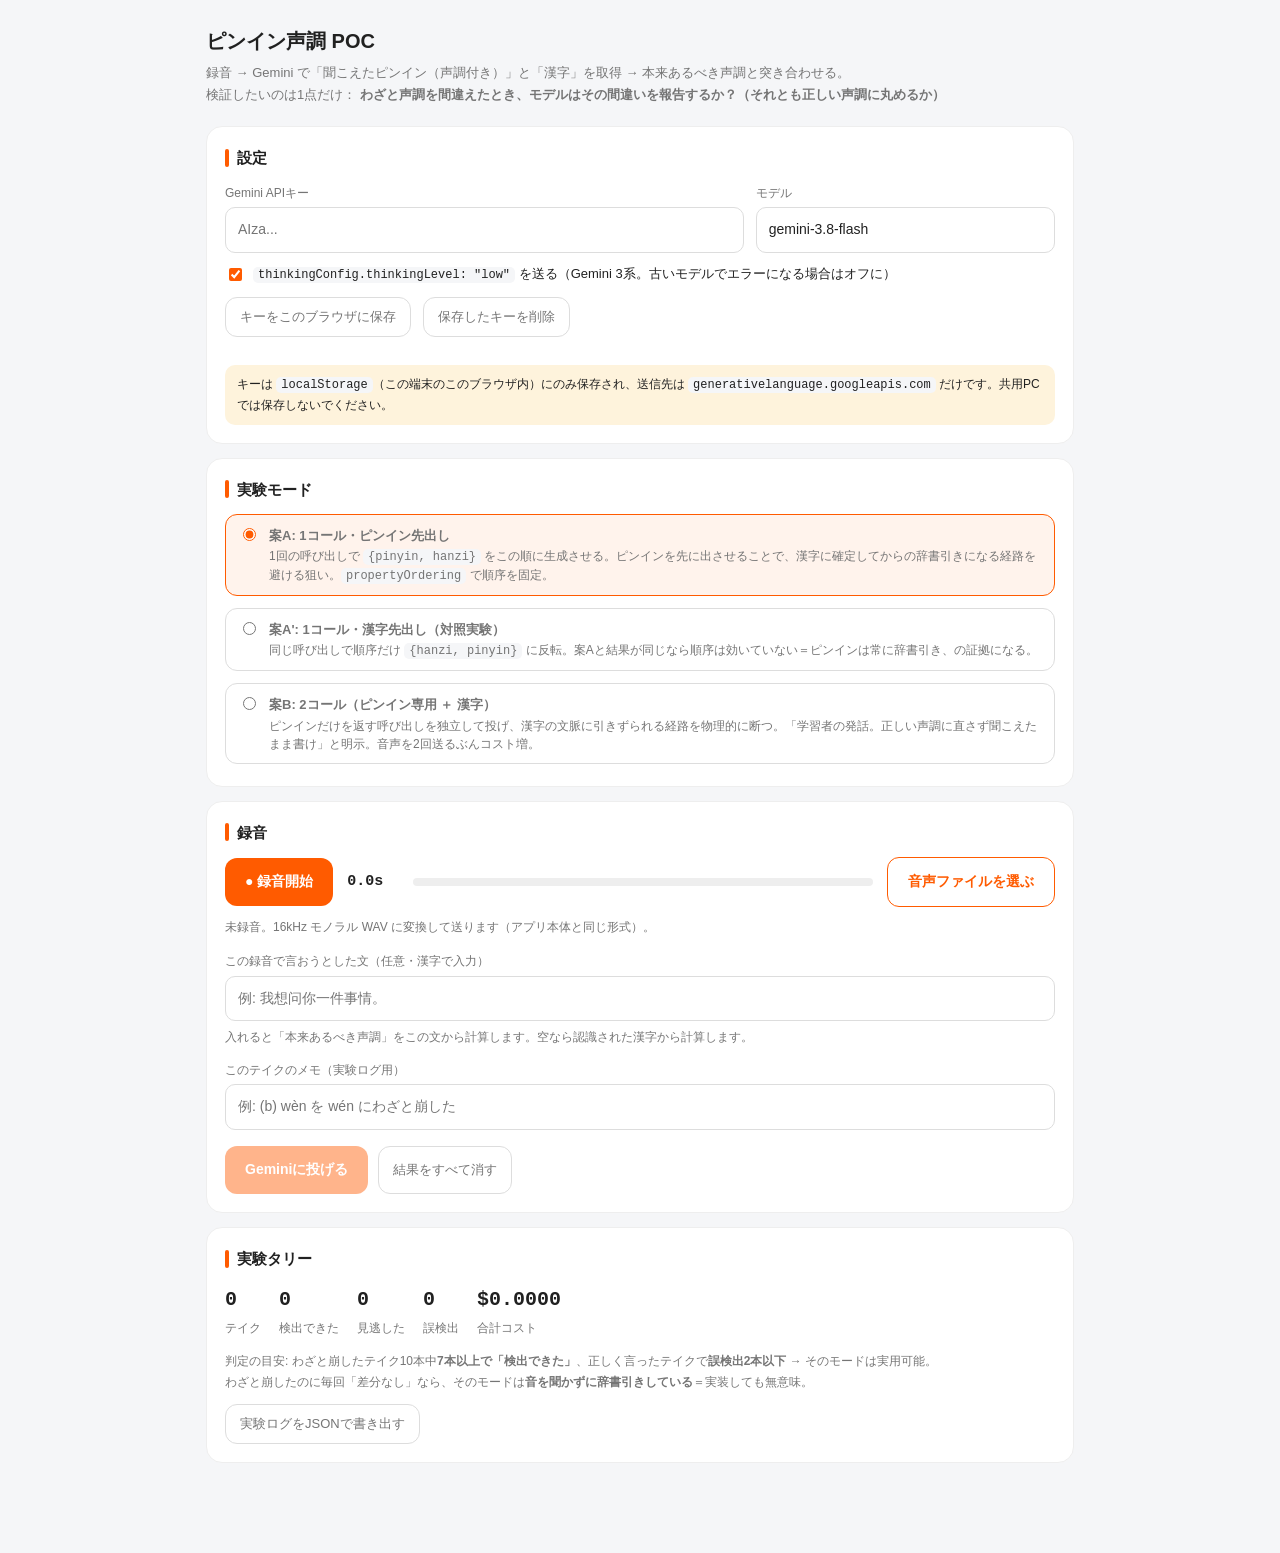
==== tool/pinyin_poc/index.html @ d647eaaf "Add a standalone POC for tone-aware pinyin transcription Before adding a pinyin output to the Chines" ====
<!doctype html>
<html lang="ja">
<head>
<meta charset="utf-8">
<meta name="viewport" content="width=device-width, initial-scale=1">
<title>ピンイン声調 POC — 音声 → ピンイン(声調付き) → 漢字</title>
<style>
  :root{
    --orange:#FF5B00; --orange-dark:#E64F00; --orange-bg:#FFF3EC;
    --ink:#212121; --sub:#757575; --line:#EEEEEE; --page:#F5F6F8;
    --good:#0BA05F; --good-bg:#E6F7EF;
    --warn:#F5A623; --warn-bg:#FEF3DC;
    --bad:#D32F2F;  --bad-bg:#FDECEC;
    --mono:ui-monospace,SFMono-Regular,"SF Mono",Menlo,Consolas,monospace;
  }
  *{box-sizing:border-box}
  body{margin:0;background:var(--page);color:var(--ink);
    font:14px/1.7 -apple-system,BlinkMacSystemFont,"Hiragino Sans","Noto Sans JP",sans-serif;}
  .wrap{max-width:900px;margin:0 auto;padding:24px 16px 80px}
  h1{font-size:20px;margin:0 0 4px}
  .lead{color:var(--sub);margin:0 0 20px;font-size:13px}
  .card{background:#fff;border:1px solid var(--line);border-radius:16px;padding:18px;margin-bottom:14px}
  .card h2{font-size:15px;margin:0 0 12px;display:flex;align-items:center;gap:8px}
  .card h2::before{content:"";width:4px;height:18px;border-radius:2px;background:var(--orange)}
  label{display:block;font-size:12px;color:var(--sub);margin:0 0 4px}
  input[type=text],input[type=password],select,textarea{
    width:100%;padding:10px 12px;border:1px solid #DDD;border-radius:10px;font:inherit;background:#fff;color:var(--ink)}
  input:focus,select:focus,textarea:focus{outline:2px solid var(--orange-bg);border-color:var(--orange)}
  .row{display:flex;gap:12px;flex-wrap:wrap}
  .row>*{flex:1 1 200px;min-width:0}
  .btn{appearance:none;border:none;border-radius:12px;padding:12px 20px;font:inherit;font-weight:700;
    cursor:pointer;background:var(--orange);color:#fff;transition:background .15s}
  .btn:hover:not(:disabled){background:var(--orange-dark)}
  .btn:disabled{opacity:.45;cursor:not-allowed}
  .btn.sec{background:#fff;color:var(--orange);border:1.5px solid var(--orange)}
  .btn.sec:hover:not(:disabled){background:var(--orange-bg)}
  .btn.ghost{background:transparent;color:var(--sub);border:1px solid #DDD;font-weight:500;padding:8px 14px;font-size:13px}
  .btn.rec{background:var(--bad)}
  .btn.rec:hover:not(:disabled){background:#b71c1c}
  .mini{font-size:12px;color:var(--sub)}
  .note{background:var(--warn-bg);border-radius:10px;padding:10px 12px;font-size:12px;line-height:1.6}
  .modes{display:grid;gap:8px}
  .mode{display:flex;gap:10px;align-items:flex-start;padding:10px 12px;border:1px solid #DDD;border-radius:12px;cursor:pointer}
  .mode.on{border-color:var(--orange);background:var(--orange-bg)}
  .mode input{margin-top:3px;accent-color:var(--orange)}
  .mode b{font-size:13px}
  .mode span{display:block;font-size:12px;color:var(--sub);line-height:1.5}
  .reclane{display:flex;align-items:center;gap:14px;flex-wrap:wrap}
  .lvl{flex:1 1 160px;height:8px;background:var(--line);border-radius:999px;overflow:hidden;min-width:120px}
  .lvl i{display:block;height:100%;width:0;background:var(--orange);transition:width .07s linear}
  .timer{font:700 15px/1 var(--mono);min-width:52px}
  .pill{display:inline-block;padding:3px 10px;border-radius:999px;font-size:11px;font-weight:700}
  .pill.good{background:var(--good-bg);color:var(--good)}
  .pill.warn{background:var(--warn-bg);color:#8a5a00}
  .pill.bad{background:var(--bad-bg);color:var(--bad)}
  .pill.flat{background:var(--page);color:var(--sub)}
  .big{font-family:var(--mono);font-size:19px;line-height:1.9;word-break:break-word}
  .han{font-size:22px;line-height:1.8;word-break:break-all}
  .kv{display:grid;grid-template-columns:auto 1fr;gap:4px 14px;font-size:13px;margin:0}
  .kv dt{color:var(--sub)}
  .kv dd{margin:0}
  table{width:100%;border-collapse:collapse;font-size:13px}
  th,td{text-align:left;padding:7px 8px;border-bottom:1px solid var(--line);vertical-align:top}
  th{font-size:11px;color:var(--sub);font-weight:600;white-space:nowrap}
  .scroll{overflow-x:auto;-webkit-overflow-scrolling:touch}
  .syl{font-family:var(--mono);font-size:15px}
  tr.tone td{background:var(--warn-bg)}
  tr.sub td{background:var(--bad-bg)}
  .res{border-top:1px solid var(--line);margin-top:14px;padding-top:14px}
  .res:first-of-type{border-top:none;margin-top:0;padding-top:0}
  details{margin-top:10px}
  summary{cursor:pointer;font-size:12px;color:var(--sub)}
  pre{background:#FAFAFA;border:1px solid var(--line);border-radius:10px;padding:10px;overflow:auto;
    font:12px/1.5 var(--mono);max-height:320px}
  .err{background:var(--bad-bg);color:var(--bad);border-radius:10px;padding:10px 12px;font-size:13px;margin-top:10px}
  .hidden{display:none !important}
  .stack{display:flex;flex-direction:column;gap:12px}
  .verdict{display:flex;gap:8px;align-items:center;flex-wrap:wrap;margin-top:12px}
  .tally{display:flex;gap:18px;flex-wrap:wrap;font-size:13px}
  .tally b{font-size:20px;display:block;font-family:var(--mono)}
  audio{width:100%;margin-top:10px;height:34px}
  code{font-family:var(--mono);background:var(--page);padding:1px 5px;border-radius:5px;font-size:12px}
</style>
</head>
<body>
<div class="wrap">

<h1>ピンイン声調 POC</h1>
<p class="lead">録音 → Gemini で「聞こえたピンイン（声調付き）」と「漢字」を取得 → 本来あるべき声調と突き合わせる。<br>
検証したいのは1点だけ： <b>わざと声調を間違えたとき、モデルはその間違いを報告するか？（それとも正しい声調に丸めるか）</b></p>

<div class="card">
  <h2>設定</h2>
  <div class="row">
    <div style="flex:2 1 320px">
      <label for="key">Gemini APIキー</label>
      <input type="password" id="key" placeholder="AIza..." autocomplete="off" spellcheck="false">
    </div>
    <div>
      <label for="model">モデル</label>
      <input type="text" id="model" value="gemini-3.8-flash" spellcheck="false">
    </div>
  </div>
  <div class="row" style="margin-top:10px;align-items:flex-end">
    <label style="flex:1 1 100%;display:flex;gap:8px;align-items:center;color:var(--ink);font-size:13px;margin:0">
      <input type="checkbox" id="thinking" checked style="width:auto;accent-color:var(--orange)">
      <span><code>thinkingConfig.thinkingLevel: "low"</code> を送る（Gemini 3系。古いモデルでエラーになる場合はオフに）</span>
    </label>
  </div>
  <div class="row" style="margin-top:12px">
    <button class="btn ghost" id="saveKey" style="flex:0 0 auto">キーをこのブラウザに保存</button>
    <button class="btn ghost" id="clearKey" style="flex:0 0 auto">保存したキーを削除</button>
    <span class="mini" id="keyState" style="flex:1 1 100%;margin-top:4px"></span>
  </div>
  <div class="note" style="margin-top:12px">
    キーは <code>localStorage</code>（この端末のこのブラウザ内）にのみ保存され、送信先は
    <code>generativelanguage.googleapis.com</code> だけです。共用PCでは保存しないでください。
  </div>
</div>

<div class="card">
  <h2>実験モード</h2>
  <div class="modes" id="modes">
    <label class="mode on"><input type="radio" name="mode" value="pinyinFirst" checked><div>
      <b>案A: 1コール・ピンイン先出し</b>
      <span>1回の呼び出しで <code>{pinyin, hanzi}</code> をこの順に生成させる。ピンインを先に出させることで、漢字に確定してからの辞書引きになる経路を避ける狙い。<code>propertyOrdering</code> で順序を固定。</span>
    </div></label>
    <label class="mode"><input type="radio" name="mode" value="hanziFirst"><div>
      <b>案A': 1コール・漢字先出し（対照実験）</b>
      <span>同じ呼び出しで順序だけ <code>{hanzi, pinyin}</code> に反転。案Aと結果が同じなら順序は効いていない＝ピンインは常に辞書引き、の証拠になる。</span>
    </div></label>
    <label class="mode"><input type="radio" name="mode" value="twoPass"><div>
      <b>案B: 2コール（ピンイン専用 ＋ 漢字）</b>
      <span>ピンインだけを返す呼び出しを独立して投げ、漢字の文脈に引きずられる経路を物理的に断つ。「学習者の発話。正しい声調に直さず聞こえたまま書け」と明示。音声を2回送るぶんコスト増。</span>
    </div></label>
  </div>
</div>

<div class="card">
  <h2>録音</h2>
  <div class="reclane">
    <button class="btn" id="rec">● 録音開始</button>
    <span class="timer" id="timer">0.0s</span>
    <span class="lvl"><i id="lvl"></i></span>
    <button class="btn sec" id="pick" style="flex:0 0 auto">音声ファイルを選ぶ</button>
    <input type="file" id="file" accept="audio/*" class="hidden">
  </div>
  <audio id="play" controls class="hidden"></audio>
  <p class="mini" id="audioState" style="margin:10px 0 0">未録音。16kHz モノラル WAV に変換して送ります（アプリ本体と同じ形式）。</p>

  <div style="margin-top:14px">
    <label for="expect">この録音で言おうとした文（任意・漢字で入力）</label>
    <input type="text" id="expect" placeholder="例: 我想问你一件事情。" spellcheck="false">
    <p class="mini" style="margin:6px 0 0">入れると「本来あるべき声調」をこの文から計算します。空なら認識された漢字から計算します。</p>
  </div>
  <div style="margin-top:12px">
    <label for="memo">このテイクのメモ（実験ログ用）</label>
    <input type="text" id="memo" placeholder="例: (b) wèn を wén にわざと崩した" spellcheck="false">
  </div>

  <div style="margin-top:16px;display:flex;gap:10px;flex-wrap:wrap">
    <button class="btn" id="run" disabled>Geminiに投げる</button>
    <button class="btn ghost" id="clearRuns" style="flex:0 0 auto">結果をすべて消す</button>
  </div>
  <div id="err" class="err hidden"></div>
</div>

<div class="card" id="tallyCard">
  <h2>実験タリー</h2>
  <div class="tally">
    <div><b id="tRuns">0</b><span class="mini">テイク</span></div>
    <div><b id="tHit">0</b><span class="mini">検出できた</span></div>
    <div><b id="tMiss">0</b><span class="mini">見逃した</span></div>
    <div><b id="tFp">0</b><span class="mini">誤検出</span></div>
    <div><b id="tCost">$0.0000</b><span class="mini">合計コスト</span></div>
  </div>
  <p class="mini" style="margin:12px 0 0">
    判定の目安: わざと崩したテイク10本中<b>7本以上で「検出できた」</b>、正しく言ったテイクで<b>誤検出2本以下</b> → そのモードは実用可能。<br>
    わざと崩したのに毎回「差分なし」なら、そのモードは<b>音を聞かずに辞書引きしている</b>＝実装しても無意味。
  </p>
  <div style="margin-top:12px"><button class="btn ghost" id="export">実験ログをJSONで書き出す</button></div>
</div>

<div id="results" class="stack"></div>

</div>

<script>
"use strict";

/* ============================================================
   ピンインのユーティリティ
   ============================================================ */

// 声調記号つき母音 → [素の母音, 声調番号]
const ACCENTS = {
  "ā":["a",1],"á":["a",2],"ǎ":["a",3],"à":["a",4],
  "ē":["e",1],"é":["e",2],"ě":["e",3],"è":["e",4],
  "ī":["i",1],"í":["i",2],"ǐ":["i",3],"ì":["i",4],
  "ō":["o",1],"ó":["o",2],"ǒ":["o",3],"ò":["o",4],
  "ū":["u",1],"ú":["u",2],"ǔ":["u",3],"ù":["u",4],
  "ǖ":["v",1],"ǘ":["v",2],"ǚ":["v",3],"ǜ":["v",4],
  "ń":["n",2],"ň":["n",3],"ǹ":["n",4],
  "ê":["e",5],"ü":["v",5]
};

// 声調番号つき表記（wen4 形式）も受け付ける
function parseSyllable(raw){
  let tone = 5, base = "";
  const s = raw.normalize("NFC");
  for (const ch of s){
    const hit = ACCENTS[ch];
    if (hit){ base += hit[0]; if (hit[1] !== 5) tone = hit[1]; }
    else if (ch >= "1" && ch <= "5"){ tone = Number(ch); }
    else base += ch.toLowerCase();
  }
  return { base, tone, raw: s };
}

// 音節の切り出し（長い韻母から貪欲マッチ）
const INITIALS = ["zh","ch","sh","b","p","m","f","d","t","n","l","g","k","h","j","q","x","r","z","c","s","y","w",""];
// j/q/x/y の後ろでは ü を u と綴るため、üe に加えて ue も受け付ける
//（üan→uan, ün→un は既存の綴りと同形なのでそのまま使える）
const FINALS = ["iang","iong","uang","ueng","üan","van","uai","uan","ian","iao","üe","ue","ve","ang","eng","ing","ong","ai","ei","ao","ou","an","en","er","ia","ie","iu","in","ua","uo","ui","un","ün","vn","io","a","o","e","i","u","ü","v"]
  .sort((a,b)=>b.length-a.length);

function splitWord(word){
  const out = [];
  let i = 0;
  const plain = [...word].map(c => ACCENTS[c] ? ACCENTS[c][0] : c.toLowerCase());
  const marks = [...word];
  while (i < plain.length){
    let matched = null;
    for (const ini of INITIALS){
      if (plain.slice(i, i+ini.length).join("") !== ini) continue;
      for (const fin of FINALS){
        const j = i + ini.length;
        if (plain.slice(j, j+fin.length).join("") !== fin) continue;
        let end = j + fin.length;
        // 儿化: 後ろに r が続き、その次が母音でなければ取り込む
        if (plain[end] === "r" && fin !== "er"){
          const nx = plain[end+1];
          if (nx === undefined || !"aeiouv".includes(nx)) end++;
        }
        // 数字による声調表記（wen4 形式）を同じ音節に取り込む
        if (plain[end] >= "1" && plain[end] <= "5") end++;
        matched = end;
        break;
      }
      if (matched) break;
    }
    if (!matched){ // 切れない文字はそのまま1音節扱いにして前進
      matched = i + 1;
    }
    out.push(marks.slice(i, matched).join(""));
    i = matched;
  }
  return out;
}

function toSyllables(pinyin){
  if (!pinyin) return [];
  return pinyin
    .replace(/[，。！？、,.!?;:"'()（）]/g, " ")
    .split(/[\s\-']+/)
    .filter(Boolean)
    .flatMap(splitWord)
    .map(parseSyllable)
    .filter(s => s.base);
}

/* 素の音節（声調無視）でLCSを取り、声調だけの差を分離する */
function alignSyllables(expected, actual){
  const n = expected.length, m = actual.length;
  const dp = Array.from({length:n+1}, () => new Int32Array(m+1));
  for (let i=n-1;i>=0;i--)
    for (let j=m-1;j>=0;j--)
      dp[i][j] = expected[i].base === actual[j].base
        ? dp[i+1][j+1] + 1
        : Math.max(dp[i+1][j], dp[i][j+1]);

  const rows = [];
  let i=0, j=0;
  while (i<n && j<m){
    if (expected[i].base === actual[j].base){
      rows.push({ kind: expected[i].tone === actual[j].tone ? "ok" : "tone", exp: expected[i], act: actual[j] });
      i++; j++;
    } else if (dp[i+1][j] >= dp[i][j+1]){
      rows.push({ kind:"del", exp: expected[i], act: null }); i++;
    } else {
      rows.push({ kind:"ins", exp: null, act: actual[j] }); j++;
    }
  }
  while (i<n) rows.push({ kind:"del", exp: expected[i++], act:null });
  while (j<m) rows.push({ kind:"ins", exp:null, act: actual[j++] });

  // 隣り合う del/ins は「置換」にまとめる
  const merged = [];
  for (let k=0;k<rows.length;k++){
    const a = rows[k], b = rows[k+1];
    if (a && b && ((a.kind==="del"&&b.kind==="ins")||(a.kind==="ins"&&b.kind==="del"))){
      merged.push({ kind:"sub", exp:(a.exp||b.exp), act:(a.act||b.act) });
      k++;
    } else merged.push(a);
  }
  return merged;
}

/* ============================================================
   録音（16kHz モノラル WAV）
   ============================================================ */

let audioCtx = null, stream = null, node = null, srcNode = null;
let chunks = [], recSampleRate = 48000, recording = false, startedAt = 0, timerId = null;
let wavBytes = null, wavUrl = null;

const $ = id => document.getElementById(id);

async function startRecording(){
  stream = await navigator.mediaDevices.getUserMedia({
    audio: { channelCount:1, echoCancellation:true, noiseSuppression:false, autoGainControl:false }
  });
  audioCtx = new (window.AudioContext || window.webkitAudioContext)();
  recSampleRate = audioCtx.sampleRate;
  srcNode = audioCtx.createMediaStreamSource(stream);
  node = audioCtx.createScriptProcessor(4096, 1, 1);
  chunks = [];
  node.onaudioprocess = e => {
    const input = e.inputBuffer.getChannelData(0);
    chunks.push(new Float32Array(input));
    let peak = 0;
    for (let i=0;i<input.length;i+=8) peak = Math.max(peak, Math.abs(input[i]));
    $("lvl").style.width = Math.min(100, peak*140) + "%";
  };
  // ScriptProcessor は出力に繋がないと発火しないが、そのまま destination に
  // 繋ぐとマイク音がスピーカーに返ってハウリングする。無音のゲインを挟む。
  const mute = audioCtx.createGain();
  mute.gain.value = 0;
  srcNode.connect(node);
  node.connect(mute);
  mute.connect(audioCtx.destination);
  recording = true; startedAt = performance.now();
  timerId = setInterval(() => {
    $("timer").textContent = ((performance.now()-startedAt)/1000).toFixed(1) + "s";
  }, 100);
}

function stopRecording(){
  recording = false;
  clearInterval(timerId);
  $("lvl").style.width = "0%";
  if (node){ node.disconnect(); node.onaudioprocess = null; }
  if (srcNode) srcNode.disconnect();
  if (stream) stream.getTracks().forEach(t => t.stop());
  if (audioCtx) audioCtx.close();

  const total = chunks.reduce((n,c) => n + c.length, 0);
  const flat = new Float32Array(total);
  let o = 0;
  for (const c of chunks){ flat.set(c, o); o += c.length; }
  const pcm16k = resample(flat, recSampleRate, 16000);
  setWav(encodeWav(pcm16k, 16000));
}

function resample(input, from, to){
  if (from === to) return input;
  const ratio = from / to;
  const out = new Float32Array(Math.floor(input.length / ratio));
  for (let i=0;i<out.length;i++){
    const pos = i * ratio, lo = Math.floor(pos), hi = Math.min(lo+1, input.length-1);
    out[i] = input[lo] + (input[hi]-input[lo]) * (pos-lo);
  }
  return out;
}

function encodeWav(samples, rate){
  const buf = new ArrayBuffer(44 + samples.length*2);
  const v = new DataView(buf);
  const str = (off, s) => { for (let i=0;i<s.length;i++) v.setUint8(off+i, s.charCodeAt(i)); };
  str(0,"RIFF"); v.setUint32(4, 36+samples.length*2, true); str(8,"WAVE");
  str(12,"fmt "); v.setUint32(16,16,true); v.setUint16(20,1,true); v.setUint16(22,1,true);
  v.setUint32(24,rate,true); v.setUint32(28,rate*2,true); v.setUint16(32,2,true); v.setUint16(34,16,true);
  str(36,"data"); v.setUint32(40, samples.length*2, true);
  let off = 44;
  for (let i=0;i<samples.length;i++){
    const s = Math.max(-1, Math.min(1, samples[i]));
    v.setInt16(off, s<0 ? s*0x8000 : s*0x7FFF, true);
    off += 2;
  }
  return new Uint8Array(buf);
}

function setWav(bytes, mime){
  wavBytes = { bytes, mime: mime || "audio/wav" };
  if (wavUrl) URL.revokeObjectURL(wavUrl);
  wavUrl = URL.createObjectURL(new Blob([bytes], { type: wavBytes.mime }));
  const p = $("play");
  p.src = wavUrl; p.classList.remove("hidden");
  const secs = wavBytes.mime === "audio/wav" ? ((bytes.length-44)/2/16000) : null;
  $("audioState").textContent = secs
    ? `録音済み ${secs.toFixed(1)}秒 / ${(bytes.length/1024).toFixed(0)} KB / 16kHz mono WAV（音声トークン約 ${Math.round(secs*32)}）`
    : `ファイル読み込み済み ${(bytes.length/1024).toFixed(0)} KB (${wavBytes.mime})`;
  $("run").disabled = false;
}

function b64(bytes){
  let s = "";
  for (let i=0;i<bytes.length;i+=0x8000) s += String.fromCharCode.apply(null, bytes.subarray(i, i+0x8000));
  return btoa(s);
}

/* ============================================================
   Gemini 呼び出し
   ============================================================ */

const PRICE_IN = 0.75, PRICE_OUT = 3.75; // USD / 1M tokens（DESIGN.md の導入価格）

function costOf(u){
  return (u.prompt*PRICE_IN + (u.candidates+u.thoughts)*PRICE_OUT) / 1e6;
}

async function callGemini({ parts, schema, ordering }){
  const key = $("key").value.trim();
  if (!key) throw new Error("APIキーが未入力です。");
  const model = $("model").value.trim() || "gemini-3.8-flash";
  const generationConfig = {};
  if (schema){
    generationConfig.responseMimeType = "application/json";
    generationConfig.responseSchema = {
      type: "OBJECT",
      properties: schema,
      required: Object.keys(schema),
      // 生成順を固定する。これが今回の実験の肝。
      propertyOrdering: ordering || Object.keys(schema)
    };
  }
  if ($("thinking").checked) generationConfig.thinkingConfig = { thinkingLevel: "low" };

  const res = await fetch(
    `https://generativelanguage.googleapis.com/v1beta/models/${encodeURIComponent(model)}:generateContent`,
    { method:"POST",
      headers:{ "Content-Type":"application/json", "x-goog-api-key": key },
      body: JSON.stringify({ contents:[{ parts }], generationConfig }) }
  );
  const text = await res.text();
  if (!res.ok) throw new Error(`Gemini API ${res.status}: ${text.slice(0,400)}`);
  const data = JSON.parse(text);
  const out = (data.candidates?.[0]?.content?.parts || []).map(p => p.text || "").join("").trim();
  const um = data.usageMetadata || {};
  const usage = {
    prompt: um.promptTokenCount || 0,
    candidates: um.candidatesTokenCount || 0,
    thoughts: um.thoughtsTokenCount || 0
  };
  return { raw: out, json: schema ? JSON.parse(out) : null, usage, response: data };
}

const audioPart = () => ({ inline_data: { mime_type: wavBytes.mime, data: b64(wavBytes.bytes) } });

const PINYIN_RULES = `あなたは中国語の音声を音声学的に書き起こす専門家です。話者は中国語学習者（日本語母語）で、声調を間違えている可能性があります。
最重要ルール:
- ピンインは「実際に聞こえた音」をそのまま書くこと。声調記号は聞こえたピッチのとおりに付ける。
- 語彙的に正しい声調に直してはいけない。単語として不自然な声調になっても、聞こえたままを書く。
- 意味や文脈から声調を推測しないこと。ピッチの高さ・変化だけを根拠にする。
- 声調が判断できない音節は軽声（記号なし）とする。
- 変調（3声連続・一・不）は実際に発音されたとおりに書く。
- 中国語の発話が聞き取れない場合は空文字を返す。聞こえない語を推測して補ってはいけない。`;

const SCHEMA_PINYIN = { pinyin: { type:"STRING", description:"実際に聞こえたとおりの声調付きピンイン。音節ごとに半角スペース区切り。" } };
const SCHEMA_HANZI  = { hanzi:  { type:"STRING", description:"発話の簡体字書き起こし。" } };

async function transcribeByMode(mode){
  const calls = [];
  if (mode === "twoPass"){
    const p = await callGemini({
      parts:[{ text: PINYIN_RULES + "\n\nこの音声をピンインのみで書き起こしてください。漢字は書かないこと。" }, audioPart()],
      schema: SCHEMA_PINYIN
    });
    calls.push({ label:"ピンイン専用コール", ...p });
    const h = await callGemini({
      parts:[{ text:"この中国語の発話を簡体字で verbatim に書き起こしてください。聞き取れない場合は空文字。聞こえない語を推測して補わないこと。" }, audioPart()],
      schema: SCHEMA_HANZI
    });
    calls.push({ label:"漢字コール", ...h });
    return { pinyin: p.json.pinyin, hanzi: h.json.hanzi, calls };
  }

  const pinyinFirst = mode === "pinyinFirst";
  const ordering = pinyinFirst ? ["pinyin","hanzi"] : ["hanzi","pinyin"];
  const r = await callGemini({
    parts:[{ text: PINYIN_RULES + `\n\nこの音声を書き起こし、pinyin と hanzi の両方を返してください。${
      pinyinFirst
        ? "pinyin を先に、音だけを根拠に確定させてから hanzi を書くこと。"
        : "hanzi を先に確定させてから pinyin を書くこと。"}` }, audioPart()],
    schema: pinyinFirst ? { ...SCHEMA_PINYIN, ...SCHEMA_HANZI } : { ...SCHEMA_HANZI, ...SCHEMA_PINYIN },
    ordering
  });
  calls.push({ label:`1コール（${ordering.join(" → ")}）`, ...r });
  return { pinyin: r.json.pinyin, hanzi: r.json.hanzi, calls };
}

// 「本来あるべき声調」= 漢字からの標準ピンイン（変調適用済み）。音声は渡さない。
async function canonicalPinyin(hanzi){
  return await callGemini({
    parts:[{ text:`次の中国語の文の標準的なピンインを、実際の発音どおりに（変調を適用して）書いてください。
- 3声の連続は 2声+3声 に、「一」「不」の変調も実際の発音に合わせる。
- 音節ごとに半角スペースで区切る。
- 軽声は声調記号なし。
文: ${hanzi}` }],
    schema: { pinyin:{ type:"STRING" }, notes:{ type:"STRING", description:"変調を適用した箇所があれば日本語で簡潔に。無ければ空文字。" } },
    ordering: ["pinyin","notes"]
  });
}

/* ============================================================
   実行と描画
   ============================================================ */

const runs = [];

async function run(){
  $("err").classList.add("hidden");
  $("run").disabled = true;
  $("run").textContent = "実行中…";
  const mode = document.querySelector("input[name=mode]:checked").value;
  const memo = $("memo").value.trim();
  const expectText = $("expect").value.trim();

  try {
    const heard = await transcribeByMode(mode);
    const basis = expectText || heard.hanzi;
    let canon = null;
    if (basis) canon = await canonicalPinyin(basis);

    const expSyl = toSyllables(canon ? canon.json.pinyin : "");
    const actSyl = toSyllables(heard.pinyin || "");
    const rows = alignSyllables(expSyl, actSyl);
    const calls = [...heard.calls];
    if (canon) calls.push({ label:"標準ピンイン算出（音声なし・テキストのみ）", ...canon });

    runs.push({
      at: new Date().toISOString(),
      mode, memo,
      expectText: expectText || null,
      basis,
      heardPinyin: heard.pinyin,
      hanzi: heard.hanzi,
      canonPinyin: canon ? canon.json.pinyin : null,
      canonNotes: canon ? canon.json.notes : null,
      rows, calls,
      verdict: null
    });
    render();
  } catch (e){
    $("err").textContent = String(e.message || e);
    $("err").classList.remove("hidden");
  } finally {
    $("run").disabled = false;
    $("run").textContent = "Geminiに投げる";
  }
}

const esc = s => String(s ?? "").replace(/[&<>"]/g, c => ({ "&":"&amp;","<":"&lt;",">":"&gt;",'"':"&quot;" }[c]));
const MODE_LABEL = { pinyinFirst:"案A ピンイン先出し", hanziFirst:"案A' 漢字先出し", twoPass:"案B 2コール" };
const KIND_LABEL = { ok:["一致","flat"], tone:["声調ちがい","warn"], sub:["別の音節","bad"], del:["言えていない","bad"], ins:["余分","bad"] };

function render(){
  $("results").innerHTML = runs.map((r, idx) => {
    const toneDiffs = r.rows.filter(x => x.kind === "tone");
    const otherDiffs = r.rows.filter(x => x.kind !== "tone" && x.kind !== "ok");
    const cost = r.calls.reduce((s,c) => s + costOf(c.usage), 0);
    const tokens = r.calls.reduce((s,c) => s + c.usage.prompt + c.usage.candidates + c.usage.thoughts, 0);

    const head = toneDiffs.length
      ? `<span class="pill warn">声調ちがい ${toneDiffs.length}箇所</span>`
      : `<span class="pill good">声調の差分なし</span>`;

    const table = r.rows.length ? `
      <div class="scroll"><table>
        <thead><tr><th>#</th><th>本来</th><th>聞こえた</th><th>判定</th></tr></thead>
        <tbody>${r.rows.map((x,i) => {
          const [lab, cls] = KIND_LABEL[x.kind];
          return `<tr class="${x.kind === "tone" ? "tone" : (x.kind === "ok" ? "" : "sub")}">
            <td class="mini">${i+1}</td>
            <td class="syl">${esc(x.exp ? x.exp.raw : "—")}</td>
            <td class="syl">${esc(x.act ? x.act.raw : "—")}</td>
            <td><span class="pill ${cls}">${lab}${
              x.kind === "tone" ? `（${x.exp.tone === 5 ? "軽" : x.exp.tone}声 → ${x.act.tone === 5 ? "軽" : x.act.tone}声）` : ""
            }</span></td></tr>`;
        }).join("")}</tbody>
      </table></div>` : `<p class="mini">音節を取得できませんでした。</p>`;

    return `<div class="card">
      <h2>テイク ${idx+1} — ${MODE_LABEL[r.mode]} ${head}</h2>
      ${r.memo ? `<p class="mini" style="margin:-6px 0 12px">${esc(r.memo)}</p>` : ""}
      <dl class="kv">
        <dt>漢字</dt><dd class="han">${esc(r.hanzi) || "<span class='mini'>（空）</span>"}</dd>
        <dt>聞こえたピンイン</dt><dd class="big">${esc(r.heardPinyin) || "<span class='mini'>（空）</span>"}</dd>
        <dt>本来あるべき</dt><dd class="big">${esc(r.canonPinyin) || "—"}</dd>
        ${r.expectText ? `<dt>比較の基準</dt><dd>${esc(r.expectText)} <span class="mini">（手入力）</span></dd>`
                       : `<dt>比較の基準</dt><dd class="mini">認識された漢字</dd>`}
        ${r.canonNotes ? `<dt>変調メモ</dt><dd class="mini">${esc(r.canonNotes)}</dd>` : ""}
      </dl>
      <div style="margin-top:14px">${table}</div>
      ${otherDiffs.length ? `<p class="mini" style="margin-top:8px">※ 声調以外の差分が ${otherDiffs.length} 箇所あります（別の語を言った／認識ずれ）。声調の判定はこの部分では当てになりません。</p>` : ""}

      <div class="verdict">
        <span class="mini">このテイクの判定:</span>
        ${["hit","miss","fp","na"].map(v => `<button class="btn ghost" data-v="${v}" data-i="${idx}"
          style="${r.verdict === v ? "border-color:var(--orange);color:var(--orange);font-weight:700" : ""}">${
          ({hit:"検出できた", miss:"見逃した", fp:"誤検出", na:"対象外"})[v]}</button>`).join("")}
      </div>

      <p class="mini" style="margin-top:12px">合計 ${tokens} tokens / ${(cost).toFixed(6)} USD（${r.calls.length}コール）</p>
      <details><summary>各コールの生レスポンスとトークン内訳</summary>
        ${r.calls.map(c => `<p class="mini" style="margin:10px 0 4px"><b>${esc(c.label)}</b> — in ${c.usage.prompt} / out ${c.usage.candidates} / thinking ${c.usage.thoughts} = $${costOf(c.usage).toFixed(6)}</p>
        <pre>${esc(c.raw)}</pre>`).join("")}
      </details>
    </div>`;
  }).reverse().join("");

  document.querySelectorAll("[data-v]").forEach(b => b.onclick = () => {
    const i = Number(b.dataset.i);
    runs[i].verdict = runs[i].verdict === b.dataset.v ? null : b.dataset.v;
    render();
  });

  $("tRuns").textContent = runs.length;
  $("tHit").textContent  = runs.filter(r => r.verdict === "hit").length;
  $("tMiss").textContent = runs.filter(r => r.verdict === "miss").length;
  $("tFp").textContent   = runs.filter(r => r.verdict === "fp").length;
  $("tCost").textContent = "$" + runs.reduce((s,r) => s + r.calls.reduce((t,c) => t + costOf(c.usage), 0), 0).toFixed(4);
}

/* ============================================================
   配線
   ============================================================ */

$("rec").onclick = async () => {
  if (!recording){
    try {
      await startRecording();
      $("rec").textContent = "■ 停止";
      $("rec").classList.add("rec");
    } catch(e){
      $("err").textContent = "マイクを使えません: " + e.message +
        "（file:// で開いていると使えないブラウザがあります。README のとおりローカルサーバー経由で開いてください）";
      $("err").classList.remove("hidden");
    }
  } else {
    stopRecording();
    $("rec").textContent = "● 録音開始";
    $("rec").classList.remove("rec");
  }
};

$("pick").onclick = () => $("file").click();
$("file").onchange = async e => {
  const f = e.target.files[0];
  if (!f) return;
  setWav(new Uint8Array(await f.arrayBuffer()), f.type || "audio/wav");
};

$("run").onclick = run;
$("clearRuns").onclick = () => { runs.length = 0; render(); };

$("export").onclick = () => {
  const blob = new Blob([JSON.stringify(runs, null, 2)], { type:"application/json" });
  const a = document.createElement("a");
  a.href = URL.createObjectURL(blob);
  a.download = `pinyin-poc-${Date.now()}.json`;
  a.click();
};

$("saveKey").onclick = () => {
  localStorage.setItem("poc_key", $("key").value.trim());
  localStorage.setItem("poc_model", $("model").value.trim());
  $("keyState").textContent = "このブラウザに保存しました。";
};
$("clearKey").onclick = () => {
  localStorage.removeItem("poc_key");
  $("key").value = "";
  $("keyState").textContent = "保存したキーを削除しました。";
};

document.querySelectorAll("input[name=mode]").forEach(r => r.onchange = () => {
  document.querySelectorAll(".mode").forEach(m => m.classList.toggle("on", m.querySelector("input").checked));
});

(function init(){
  const k = localStorage.getItem("poc_key");
  const m = localStorage.getItem("poc_model");
  if (k){ $("key").value = k; $("keyState").textContent = "保存済みのキーを読み込みました。"; }
  if (m) $("model").value = m;
  render();
})();
</script>
</body>
</html>
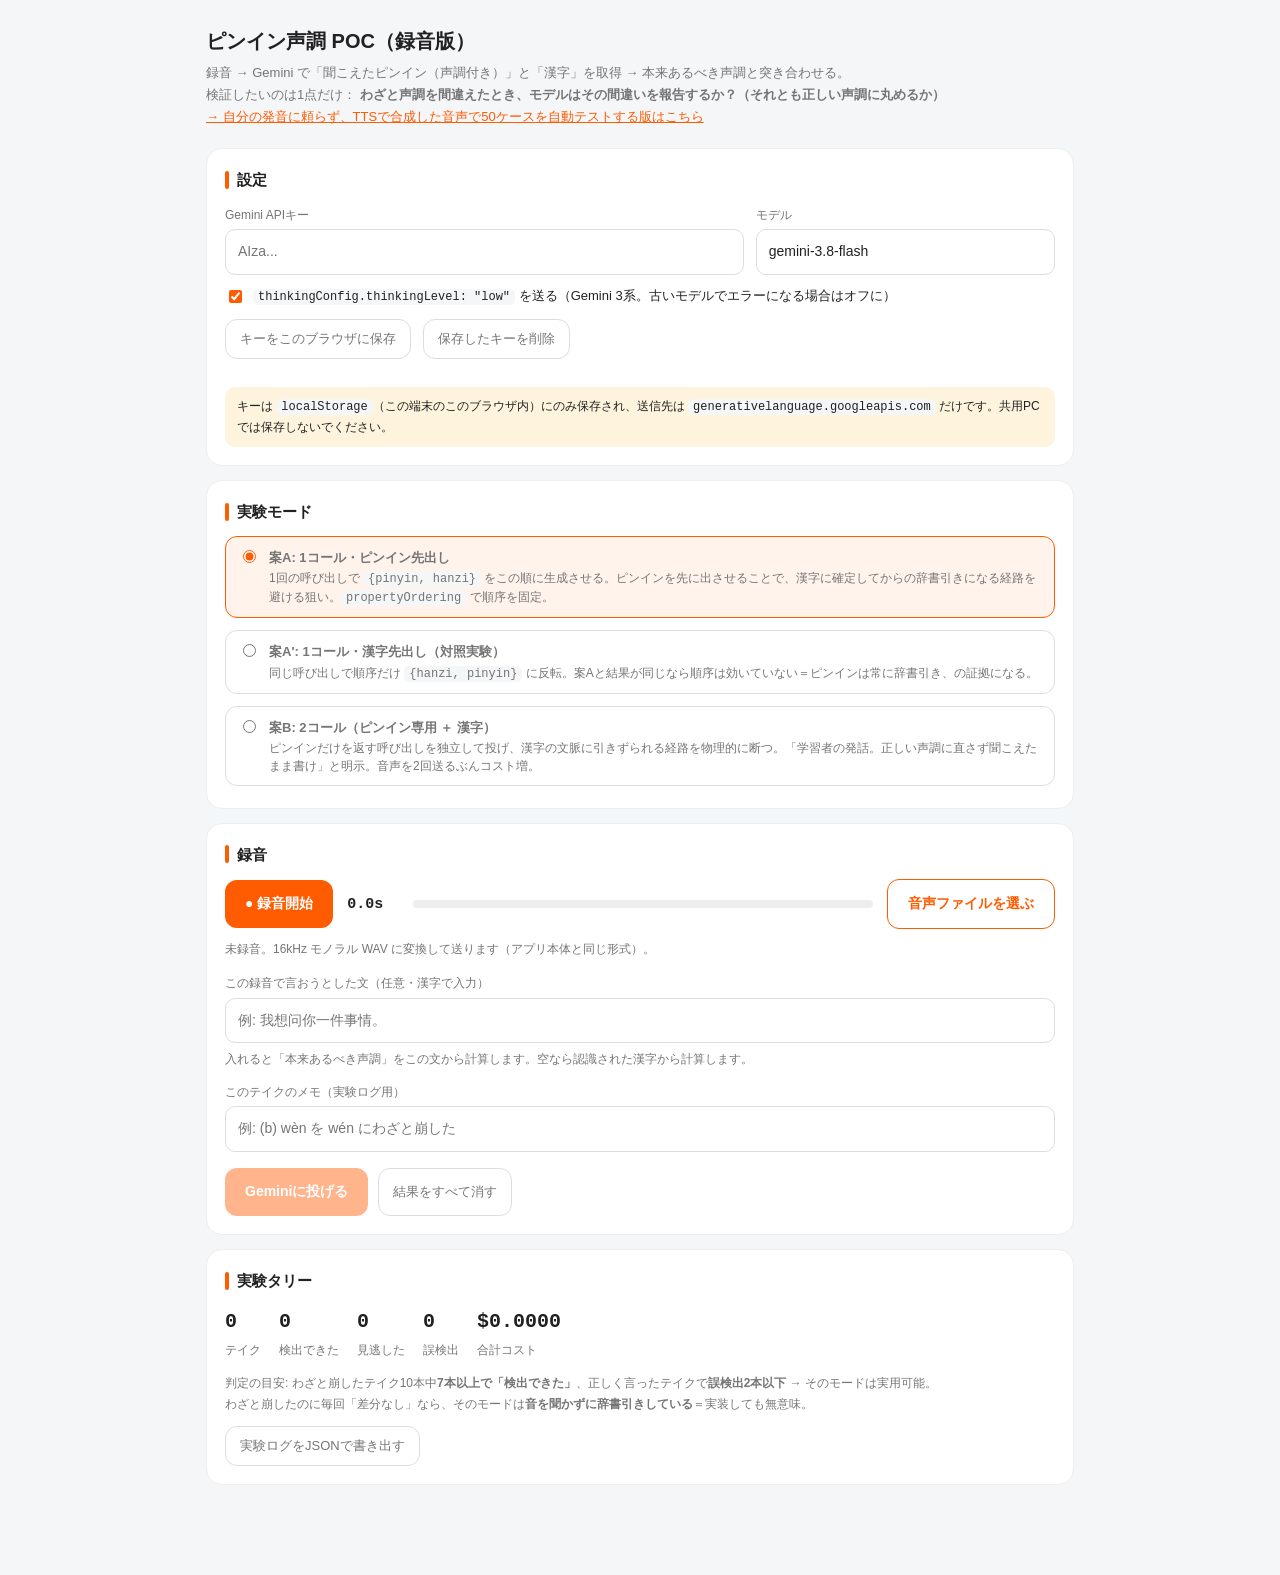
==== commit 5ad849bf: "Add a TTS-driven automatic tone-detection test to the POC Testing with a human voice makes the resul" ====
--- a/tool/pinyin_poc/index.html
+++ b/tool/pinyin_poc/index.html
@@ -4,90 +4,15 @@
 <meta charset="utf-8">
 <meta name="viewport" content="width=device-width, initial-scale=1">
 <title>ピンイン声調 POC — 音声 → ピンイン(声調付き) → 漢字</title>
-<style>
-  :root{
-    --orange:#FF5B00; --orange-dark:#E64F00; --orange-bg:#FFF3EC;
-    --ink:#212121; --sub:#757575; --line:#EEEEEE; --page:#F5F6F8;
-    --good:#0BA05F; --good-bg:#E6F7EF;
-    --warn:#F5A623; --warn-bg:#FEF3DC;
-    --bad:#D32F2F;  --bad-bg:#FDECEC;
-    --mono:ui-monospace,SFMono-Regular,"SF Mono",Menlo,Consolas,monospace;
-  }
-  *{box-sizing:border-box}
-  body{margin:0;background:var(--page);color:var(--ink);
-    font:14px/1.7 -apple-system,BlinkMacSystemFont,"Hiragino Sans","Noto Sans JP",sans-serif;}
-  .wrap{max-width:900px;margin:0 auto;padding:24px 16px 80px}
-  h1{font-size:20px;margin:0 0 4px}
-  .lead{color:var(--sub);margin:0 0 20px;font-size:13px}
-  .card{background:#fff;border:1px solid var(--line);border-radius:16px;padding:18px;margin-bottom:14px}
-  .card h2{font-size:15px;margin:0 0 12px;display:flex;align-items:center;gap:8px}
-  .card h2::before{content:"";width:4px;height:18px;border-radius:2px;background:var(--orange)}
-  label{display:block;font-size:12px;color:var(--sub);margin:0 0 4px}
-  input[type=text],input[type=password],select,textarea{
-    width:100%;padding:10px 12px;border:1px solid #DDD;border-radius:10px;font:inherit;background:#fff;color:var(--ink)}
-  input:focus,select:focus,textarea:focus{outline:2px solid var(--orange-bg);border-color:var(--orange)}
-  .row{display:flex;gap:12px;flex-wrap:wrap}
-  .row>*{flex:1 1 200px;min-width:0}
-  .btn{appearance:none;border:none;border-radius:12px;padding:12px 20px;font:inherit;font-weight:700;
-    cursor:pointer;background:var(--orange);color:#fff;transition:background .15s}
-  .btn:hover:not(:disabled){background:var(--orange-dark)}
-  .btn:disabled{opacity:.45;cursor:not-allowed}
-  .btn.sec{background:#fff;color:var(--orange);border:1.5px solid var(--orange)}
-  .btn.sec:hover:not(:disabled){background:var(--orange-bg)}
-  .btn.ghost{background:transparent;color:var(--sub);border:1px solid #DDD;font-weight:500;padding:8px 14px;font-size:13px}
-  .btn.rec{background:var(--bad)}
-  .btn.rec:hover:not(:disabled){background:#b71c1c}
-  .mini{font-size:12px;color:var(--sub)}
-  .note{background:var(--warn-bg);border-radius:10px;padding:10px 12px;font-size:12px;line-height:1.6}
-  .modes{display:grid;gap:8px}
-  .mode{display:flex;gap:10px;align-items:flex-start;padding:10px 12px;border:1px solid #DDD;border-radius:12px;cursor:pointer}
-  .mode.on{border-color:var(--orange);background:var(--orange-bg)}
-  .mode input{margin-top:3px;accent-color:var(--orange)}
-  .mode b{font-size:13px}
-  .mode span{display:block;font-size:12px;color:var(--sub);line-height:1.5}
-  .reclane{display:flex;align-items:center;gap:14px;flex-wrap:wrap}
-  .lvl{flex:1 1 160px;height:8px;background:var(--line);border-radius:999px;overflow:hidden;min-width:120px}
-  .lvl i{display:block;height:100%;width:0;background:var(--orange);transition:width .07s linear}
-  .timer{font:700 15px/1 var(--mono);min-width:52px}
-  .pill{display:inline-block;padding:3px 10px;border-radius:999px;font-size:11px;font-weight:700}
-  .pill.good{background:var(--good-bg);color:var(--good)}
-  .pill.warn{background:var(--warn-bg);color:#8a5a00}
-  .pill.bad{background:var(--bad-bg);color:var(--bad)}
-  .pill.flat{background:var(--page);color:var(--sub)}
-  .big{font-family:var(--mono);font-size:19px;line-height:1.9;word-break:break-word}
-  .han{font-size:22px;line-height:1.8;word-break:break-all}
-  .kv{display:grid;grid-template-columns:auto 1fr;gap:4px 14px;font-size:13px;margin:0}
-  .kv dt{color:var(--sub)}
-  .kv dd{margin:0}
-  table{width:100%;border-collapse:collapse;font-size:13px}
-  th,td{text-align:left;padding:7px 8px;border-bottom:1px solid var(--line);vertical-align:top}
-  th{font-size:11px;color:var(--sub);font-weight:600;white-space:nowrap}
-  .scroll{overflow-x:auto;-webkit-overflow-scrolling:touch}
-  .syl{font-family:var(--mono);font-size:15px}
-  tr.tone td{background:var(--warn-bg)}
-  tr.sub td{background:var(--bad-bg)}
-  .res{border-top:1px solid var(--line);margin-top:14px;padding-top:14px}
-  .res:first-of-type{border-top:none;margin-top:0;padding-top:0}
-  details{margin-top:10px}
-  summary{cursor:pointer;font-size:12px;color:var(--sub)}
-  pre{background:#FAFAFA;border:1px solid var(--line);border-radius:10px;padding:10px;overflow:auto;
-    font:12px/1.5 var(--mono);max-height:320px}
-  .err{background:var(--bad-bg);color:var(--bad);border-radius:10px;padding:10px 12px;font-size:13px;margin-top:10px}
-  .hidden{display:none !important}
-  .stack{display:flex;flex-direction:column;gap:12px}
-  .verdict{display:flex;gap:8px;align-items:center;flex-wrap:wrap;margin-top:12px}
-  .tally{display:flex;gap:18px;flex-wrap:wrap;font-size:13px}
-  .tally b{font-size:20px;display:block;font-family:var(--mono)}
-  audio{width:100%;margin-top:10px;height:34px}
-  code{font-family:var(--mono);background:var(--page);padding:1px 5px;border-radius:5px;font-size:12px}
-</style>
+<link rel="stylesheet" href="style.css">
 </head>
 <body>
 <div class="wrap">
 
-<h1>ピンイン声調 POC</h1>
+<h1>ピンイン声調 POC（録音版）</h1>
 <p class="lead">録音 → Gemini で「聞こえたピンイン（声調付き）」と「漢字」を取得 → 本来あるべき声調と突き合わせる。<br>
-検証したいのは1点だけ： <b>わざと声調を間違えたとき、モデルはその間違いを報告するか？（それとも正しい声調に丸めるか）</b></p>
+検証したいのは1点だけ： <b>わざと声調を間違えたとき、モデルはその間違いを報告するか？（それとも正しい声調に丸めるか）</b><br>
+<a href="autotest.html">→ 自分の発音に頼らず、TTSで合成した音声で50ケースを自動テストする版はこちら</a></p>
 
 <div class="card">
   <h2>設定</h2>
@@ -185,126 +110,18 @@
 
 </div>
 
+<script src="poc.js"></script>
 <script>
 "use strict";
 
-/* ============================================================
-   ピンインのユーティリティ
-   ============================================================ */
-
-// 声調記号つき母音 → [素の母音, 声調番号]
-const ACCENTS = {
-  "ā":["a",1],"á":["a",2],"ǎ":["a",3],"à":["a",4],
-  "ē":["e",1],"é":["e",2],"ě":["e",3],"è":["e",4],
-  "ī":["i",1],"í":["i",2],"ǐ":["i",3],"ì":["i",4],
-  "ō":["o",1],"ó":["o",2],"ǒ":["o",3],"ò":["o",4],
-  "ū":["u",1],"ú":["u",2],"ǔ":["u",3],"ù":["u",4],
-  "ǖ":["v",1],"ǘ":["v",2],"ǚ":["v",3],"ǜ":["v",4],
-  "ń":["n",2],"ň":["n",3],"ǹ":["n",4],
-  "ê":["e",5],"ü":["v",5]
-};
-
-// 声調番号つき表記（wen4 形式）も受け付ける
-function parseSyllable(raw){
-  let tone = 5, base = "";
-  const s = raw.normalize("NFC");
-  for (const ch of s){
-    const hit = ACCENTS[ch];
-    if (hit){ base += hit[0]; if (hit[1] !== 5) tone = hit[1]; }
-    else if (ch >= "1" && ch <= "5"){ tone = Number(ch); }
-    else base += ch.toLowerCase();
-  }
-  return { base, tone, raw: s };
-}
-
-// 音節の切り出し（長い韻母から貪欲マッチ）
-const INITIALS = ["zh","ch","sh","b","p","m","f","d","t","n","l","g","k","h","j","q","x","r","z","c","s","y","w",""];
-// j/q/x/y の後ろでは ü を u と綴るため、üe に加えて ue も受け付ける
-//（üan→uan, ün→un は既存の綴りと同形なのでそのまま使える）
-const FINALS = ["iang","iong","uang","ueng","üan","van","uai","uan","ian","iao","üe","ue","ve","ang","eng","ing","ong","ai","ei","ao","ou","an","en","er","ia","ie","iu","in","ua","uo","ui","un","ün","vn","io","a","o","e","i","u","ü","v"]
-  .sort((a,b)=>b.length-a.length);
-
-function splitWord(word){
-  const out = [];
-  let i = 0;
-  const plain = [...word].map(c => ACCENTS[c] ? ACCENTS[c][0] : c.toLowerCase());
-  const marks = [...word];
-  while (i < plain.length){
-    let matched = null;
-    for (const ini of INITIALS){
-      if (plain.slice(i, i+ini.length).join("") !== ini) continue;
-      for (const fin of FINALS){
-        const j = i + ini.length;
-        if (plain.slice(j, j+fin.length).join("") !== fin) continue;
-        let end = j + fin.length;
-        // 儿化: 後ろに r が続き、その次が母音でなければ取り込む
-        if (plain[end] === "r" && fin !== "er"){
-          const nx = plain[end+1];
-          if (nx === undefined || !"aeiouv".includes(nx)) end++;
-        }
-        // 数字による声調表記（wen4 形式）を同じ音節に取り込む
-        if (plain[end] >= "1" && plain[end] <= "5") end++;
-        matched = end;
-        break;
-      }
-      if (matched) break;
-    }
-    if (!matched){ // 切れない文字はそのまま1音節扱いにして前進
-      matched = i + 1;
-    }
-    out.push(marks.slice(i, matched).join(""));
-    i = matched;
-  }
-  return out;
-}
-
-function toSyllables(pinyin){
-  if (!pinyin) return [];
-  return pinyin
-    .replace(/[，。！？、,.!?;:"'()（）]/g, " ")
-    .split(/[\s\-']+/)
-    .filter(Boolean)
-    .flatMap(splitWord)
-    .map(parseSyllable)
-    .filter(s => s.base);
-}
-
-/* 素の音節（声調無視）でLCSを取り、声調だけの差を分離する */
-function alignSyllables(expected, actual){
-  const n = expected.length, m = actual.length;
-  const dp = Array.from({length:n+1}, () => new Int32Array(m+1));
-  for (let i=n-1;i>=0;i--)
-    for (let j=m-1;j>=0;j--)
-      dp[i][j] = expected[i].base === actual[j].base
-        ? dp[i+1][j+1] + 1
-        : Math.max(dp[i+1][j], dp[i][j+1]);
-
-  const rows = [];
-  let i=0, j=0;
-  while (i<n && j<m){
-    if (expected[i].base === actual[j].base){
-      rows.push({ kind: expected[i].tone === actual[j].tone ? "ok" : "tone", exp: expected[i], act: actual[j] });
-      i++; j++;
-    } else if (dp[i+1][j] >= dp[i][j+1]){
-      rows.push({ kind:"del", exp: expected[i], act: null }); i++;
-    } else {
-      rows.push({ kind:"ins", exp: null, act: actual[j] }); j++;
-    }
-  }
-  while (i<n) rows.push({ kind:"del", exp: expected[i++], act:null });
-  while (j<m) rows.push({ kind:"ins", exp:null, act: actual[j++] });
-
-  // 隣り合う del/ins は「置換」にまとめる
-  const merged = [];
-  for (let k=0;k<rows.length;k++){
-    const a = rows[k], b = rows[k+1];
-    if (a && b && ((a.kind==="del"&&b.kind==="ins")||(a.kind==="ins"&&b.kind==="del"))){
-      merged.push({ kind:"sub", exp:(a.exp||b.exp), act:(a.act||b.act) });
-      k++;
-    } else merged.push(a);
-  }
-  return merged;
-}
+const $ = id => document.getElementById(id);
+const esc = s => String(s ?? "").replace(/[&<>"]/g, c => ({ "&":"&amp;","<":"&lt;",">":"&gt;",'"':"&quot;" }[c]));
+
+const cfg = () => ({
+  apiKey: $("key").value.trim(),
+  model: $("model").value.trim() || "gemini-3.8-flash",
+  thinking: $("thinking").checked
+});
 
 /* ============================================================
    録音（16kHz モノラル WAV）
@@ -312,9 +129,7 @@
 
 let audioCtx = null, stream = null, node = null, srcNode = null;
 let chunks = [], recSampleRate = 48000, recording = false, startedAt = 0, timerId = null;
-let wavBytes = null, wavUrl = null;
-
-const $ = id => document.getElementById(id);
+let audio = null, audioUrl = null;
 
 async function startRecording(){
   stream = await navigator.mediaDevices.getUserMedia({
@@ -358,158 +173,20 @@
   const flat = new Float32Array(total);
   let o = 0;
   for (const c of chunks){ flat.set(c, o); o += c.length; }
-  const pcm16k = resample(flat, recSampleRate, 16000);
-  setWav(encodeWav(pcm16k, 16000));
-}
-
-function resample(input, from, to){
-  if (from === to) return input;
-  const ratio = from / to;
-  const out = new Float32Array(Math.floor(input.length / ratio));
-  for (let i=0;i<out.length;i++){
-    const pos = i * ratio, lo = Math.floor(pos), hi = Math.min(lo+1, input.length-1);
-    out[i] = input[lo] + (input[hi]-input[lo]) * (pos-lo);
-  }
-  return out;
-}
-
-function encodeWav(samples, rate){
-  const buf = new ArrayBuffer(44 + samples.length*2);
-  const v = new DataView(buf);
-  const str = (off, s) => { for (let i=0;i<s.length;i++) v.setUint8(off+i, s.charCodeAt(i)); };
-  str(0,"RIFF"); v.setUint32(4, 36+samples.length*2, true); str(8,"WAVE");
-  str(12,"fmt "); v.setUint32(16,16,true); v.setUint16(20,1,true); v.setUint16(22,1,true);
-  v.setUint32(24,rate,true); v.setUint32(28,rate*2,true); v.setUint16(32,2,true); v.setUint16(34,16,true);
-  str(36,"data"); v.setUint32(40, samples.length*2, true);
-  let off = 44;
-  for (let i=0;i<samples.length;i++){
-    const s = Math.max(-1, Math.min(1, samples[i]));
-    v.setInt16(off, s<0 ? s*0x8000 : s*0x7FFF, true);
-    off += 2;
-  }
-  return new Uint8Array(buf);
-}
-
-function setWav(bytes, mime){
-  wavBytes = { bytes, mime: mime || "audio/wav" };
-  if (wavUrl) URL.revokeObjectURL(wavUrl);
-  wavUrl = URL.createObjectURL(new Blob([bytes], { type: wavBytes.mime }));
+  setAudio(encodeWav(resample(flat, recSampleRate, 16000), 16000));
+}
+
+function setAudio(bytes, mime){
+  audio = { bytes, mime: mime || "audio/wav" };
+  if (audioUrl) URL.revokeObjectURL(audioUrl);
+  audioUrl = URL.createObjectURL(new Blob([bytes], { type: audio.mime }));
   const p = $("play");
-  p.src = wavUrl; p.classList.remove("hidden");
-  const secs = wavBytes.mime === "audio/wav" ? ((bytes.length-44)/2/16000) : null;
+  p.src = audioUrl; p.classList.remove("hidden");
+  const secs = audio.mime === "audio/wav" ? ((bytes.length-44)/2/16000) : null;
   $("audioState").textContent = secs
     ? `録音済み ${secs.toFixed(1)}秒 / ${(bytes.length/1024).toFixed(0)} KB / 16kHz mono WAV（音声トークン約 ${Math.round(secs*32)}）`
-    : `ファイル読み込み済み ${(bytes.length/1024).toFixed(0)} KB (${wavBytes.mime})`;
+    : `ファイル読み込み済み ${(bytes.length/1024).toFixed(0)} KB (${audio.mime})`;
   $("run").disabled = false;
-}
-
-function b64(bytes){
-  let s = "";
-  for (let i=0;i<bytes.length;i+=0x8000) s += String.fromCharCode.apply(null, bytes.subarray(i, i+0x8000));
-  return btoa(s);
-}
-
-/* ============================================================
-   Gemini 呼び出し
-   ============================================================ */
-
-const PRICE_IN = 0.75, PRICE_OUT = 3.75; // USD / 1M tokens（DESIGN.md の導入価格）
-
-function costOf(u){
-  return (u.prompt*PRICE_IN + (u.candidates+u.thoughts)*PRICE_OUT) / 1e6;
-}
-
-async function callGemini({ parts, schema, ordering }){
-  const key = $("key").value.trim();
-  if (!key) throw new Error("APIキーが未入力です。");
-  const model = $("model").value.trim() || "gemini-3.8-flash";
-  const generationConfig = {};
-  if (schema){
-    generationConfig.responseMimeType = "application/json";
-    generationConfig.responseSchema = {
-      type: "OBJECT",
-      properties: schema,
-      required: Object.keys(schema),
-      // 生成順を固定する。これが今回の実験の肝。
-      propertyOrdering: ordering || Object.keys(schema)
-    };
-  }
-  if ($("thinking").checked) generationConfig.thinkingConfig = { thinkingLevel: "low" };
-
-  const res = await fetch(
-    `https://generativelanguage.googleapis.com/v1beta/models/${encodeURIComponent(model)}:generateContent`,
-    { method:"POST",
-      headers:{ "Content-Type":"application/json", "x-goog-api-key": key },
-      body: JSON.stringify({ contents:[{ parts }], generationConfig }) }
-  );
-  const text = await res.text();
-  if (!res.ok) throw new Error(`Gemini API ${res.status}: ${text.slice(0,400)}`);
-  const data = JSON.parse(text);
-  const out = (data.candidates?.[0]?.content?.parts || []).map(p => p.text || "").join("").trim();
-  const um = data.usageMetadata || {};
-  const usage = {
-    prompt: um.promptTokenCount || 0,
-    candidates: um.candidatesTokenCount || 0,
-    thoughts: um.thoughtsTokenCount || 0
-  };
-  return { raw: out, json: schema ? JSON.parse(out) : null, usage, response: data };
-}
-
-const audioPart = () => ({ inline_data: { mime_type: wavBytes.mime, data: b64(wavBytes.bytes) } });
-
-const PINYIN_RULES = `あなたは中国語の音声を音声学的に書き起こす専門家です。話者は中国語学習者（日本語母語）で、声調を間違えている可能性があります。
-最重要ルール:
-- ピンインは「実際に聞こえた音」をそのまま書くこと。声調記号は聞こえたピッチのとおりに付ける。
-- 語彙的に正しい声調に直してはいけない。単語として不自然な声調になっても、聞こえたままを書く。
-- 意味や文脈から声調を推測しないこと。ピッチの高さ・変化だけを根拠にする。
-- 声調が判断できない音節は軽声（記号なし）とする。
-- 変調（3声連続・一・不）は実際に発音されたとおりに書く。
-- 中国語の発話が聞き取れない場合は空文字を返す。聞こえない語を推測して補ってはいけない。`;
-
-const SCHEMA_PINYIN = { pinyin: { type:"STRING", description:"実際に聞こえたとおりの声調付きピンイン。音節ごとに半角スペース区切り。" } };
-const SCHEMA_HANZI  = { hanzi:  { type:"STRING", description:"発話の簡体字書き起こし。" } };
-
-async function transcribeByMode(mode){
-  const calls = [];
-  if (mode === "twoPass"){
-    const p = await callGemini({
-      parts:[{ text: PINYIN_RULES + "\n\nこの音声をピンインのみで書き起こしてください。漢字は書かないこと。" }, audioPart()],
-      schema: SCHEMA_PINYIN
-    });
-    calls.push({ label:"ピンイン専用コール", ...p });
-    const h = await callGemini({
-      parts:[{ text:"この中国語の発話を簡体字で verbatim に書き起こしてください。聞き取れない場合は空文字。聞こえない語を推測して補わないこと。" }, audioPart()],
-      schema: SCHEMA_HANZI
-    });
-    calls.push({ label:"漢字コール", ...h });
-    return { pinyin: p.json.pinyin, hanzi: h.json.hanzi, calls };
-  }
-
-  const pinyinFirst = mode === "pinyinFirst";
-  const ordering = pinyinFirst ? ["pinyin","hanzi"] : ["hanzi","pinyin"];
-  const r = await callGemini({
-    parts:[{ text: PINYIN_RULES + `\n\nこの音声を書き起こし、pinyin と hanzi の両方を返してください。${
-      pinyinFirst
-        ? "pinyin を先に、音だけを根拠に確定させてから hanzi を書くこと。"
-        : "hanzi を先に確定させてから pinyin を書くこと。"}` }, audioPart()],
-    schema: pinyinFirst ? { ...SCHEMA_PINYIN, ...SCHEMA_HANZI } : { ...SCHEMA_HANZI, ...SCHEMA_PINYIN },
-    ordering
-  });
-  calls.push({ label:`1コール（${ordering.join(" → ")}）`, ...r });
-  return { pinyin: r.json.pinyin, hanzi: r.json.hanzi, calls };
-}
-
-// 「本来あるべき声調」= 漢字からの標準ピンイン（変調適用済み）。音声は渡さない。
-async function canonicalPinyin(hanzi){
-  return await callGemini({
-    parts:[{ text:`次の中国語の文の標準的なピンインを、実際の発音どおりに（変調を適用して）書いてください。
-- 3声の連続は 2声+3声 に、「一」「不」の変調も実際の発音に合わせる。
-- 音節ごとに半角スペースで区切る。
-- 軽声は声調記号なし。
-文: ${hanzi}` }],
-    schema: { pinyin:{ type:"STRING" }, notes:{ type:"STRING", description:"変調を適用した箇所があれば日本語で簡潔に。無ければ空文字。" } },
-    ordering: ["pinyin","notes"]
-  });
 }
 
 /* ============================================================
@@ -522,33 +199,30 @@
   $("err").classList.add("hidden");
   $("run").disabled = true;
   $("run").textContent = "実行中…";
+  const conf = cfg();
   const mode = document.querySelector("input[name=mode]:checked").value;
   const memo = $("memo").value.trim();
   const expectText = $("expect").value.trim();
 
   try {
-    const heard = await transcribeByMode(mode);
+    const heard = await transcribeByMode({ ...conf, mode, audio });
     const basis = expectText || heard.hanzi;
-    let canon = null;
-    if (basis) canon = await canonicalPinyin(basis);
-
-    const expSyl = toSyllables(canon ? canon.json.pinyin : "");
-    const actSyl = toSyllables(heard.pinyin || "");
-    const rows = alignSyllables(expSyl, actSyl);
+    const canon = basis ? await canonicalPinyin({ ...conf, hanzi: basis }) : null;
+
+    const rows = alignSyllables(
+      toSyllables(canon ? canon.json.pinyin : ""),
+      toSyllables(heard.pinyin || "")
+    );
     const calls = [...heard.calls];
     if (canon) calls.push({ label:"標準ピンイン算出（音声なし・テキストのみ）", ...canon });
 
     runs.push({
-      at: new Date().toISOString(),
-      mode, memo,
-      expectText: expectText || null,
-      basis,
-      heardPinyin: heard.pinyin,
-      hanzi: heard.hanzi,
+      at: new Date().toISOString(), mode, memo,
+      expectText: expectText || null, basis,
+      heardPinyin: heard.pinyin, hanzi: heard.hanzi,
       canonPinyin: canon ? canon.json.pinyin : null,
       canonNotes: canon ? canon.json.notes : null,
-      rows, calls,
-      verdict: null
+      rows, calls, verdict: null
     });
     render();
   } catch (e){
@@ -560,7 +234,6 @@
   }
 }
 
-const esc = s => String(s ?? "").replace(/[&<>"]/g, c => ({ "&":"&amp;","<":"&lt;",">":"&gt;",'"':"&quot;" }[c]));
 const MODE_LABEL = { pinyinFirst:"案A ピンイン先出し", hanziFirst:"案A' 漢字先出し", twoPass:"案B 2コール" };
 const KIND_LABEL = { ok:["一致","flat"], tone:["声調ちがい","warn"], sub:["別の音節","bad"], del:["言えていない","bad"], ins:["余分","bad"] };
 
@@ -611,7 +284,7 @@
           ({hit:"検出できた", miss:"見逃した", fp:"誤検出", na:"対象外"})[v]}</button>`).join("")}
       </div>
 
-      <p class="mini" style="margin-top:12px">合計 ${tokens} tokens / ${(cost).toFixed(6)} USD（${r.calls.length}コール）</p>
+      <p class="mini" style="margin-top:12px">合計 ${tokens} tokens / ${cost.toFixed(6)} USD（${r.calls.length}コール）</p>
       <details><summary>各コールの生レスポンスとトークン内訳</summary>
         ${r.calls.map(c => `<p class="mini" style="margin:10px 0 4px"><b>${esc(c.label)}</b> — in ${c.usage.prompt} / out ${c.usage.candidates} / thinking ${c.usage.thoughts} = $${costOf(c.usage).toFixed(6)}</p>
         <pre>${esc(c.raw)}</pre>`).join("")}
@@ -658,7 +331,7 @@
 $("file").onchange = async e => {
   const f = e.target.files[0];
   if (!f) return;
-  setWav(new Uint8Array(await f.arrayBuffer()), f.type || "audio/wav");
+  setAudio(new Uint8Array(await f.arrayBuffer()), f.type || "audio/wav");
 };
 
 $("run").onclick = run;
--- a/tool/pinyin_poc/style.css
+++ b/tool/pinyin_poc/style.css
@@ -0,0 +1,100 @@
+  :root{
+    --orange:#FF5B00; --orange-dark:#E64F00; --orange-bg:#FFF3EC;
+    --ink:#212121; --sub:#757575; --line:#EEEEEE; --page:#F5F6F8;
+    --good:#0BA05F; --good-bg:#E6F7EF;
+    --warn:#F5A623; --warn-bg:#FEF3DC;
+    --bad:#D32F2F;  --bad-bg:#FDECEC;
+    --mono:ui-monospace,SFMono-Regular,"SF Mono",Menlo,Consolas,monospace;
+  }
+  *{box-sizing:border-box}
+  body{margin:0;background:var(--page);color:var(--ink);
+    font:14px/1.7 -apple-system,BlinkMacSystemFont,"Hiragino Sans","Noto Sans JP",sans-serif;}
+  .wrap{max-width:900px;margin:0 auto;padding:24px 16px 80px}
+  h1{font-size:20px;margin:0 0 4px}
+  .lead{color:var(--sub);margin:0 0 20px;font-size:13px}
+  .card{background:#fff;border:1px solid var(--line);border-radius:16px;padding:18px;margin-bottom:14px}
+  .card h2{font-size:15px;margin:0 0 12px;display:flex;align-items:center;gap:8px}
+  .card h2::before{content:"";width:4px;height:18px;border-radius:2px;background:var(--orange)}
+  label{display:block;font-size:12px;color:var(--sub);margin:0 0 4px}
+  input[type=text],input[type=password],select,textarea{
+    width:100%;padding:10px 12px;border:1px solid #DDD;border-radius:10px;font:inherit;background:#fff;color:var(--ink)}
+  input:focus,select:focus,textarea:focus{outline:2px solid var(--orange-bg);border-color:var(--orange)}
+  .row{display:flex;gap:12px;flex-wrap:wrap}
+  .row>*{flex:1 1 200px;min-width:0}
+  .btn{appearance:none;border:none;border-radius:12px;padding:12px 20px;font:inherit;font-weight:700;
+    cursor:pointer;background:var(--orange);color:#fff;transition:background .15s}
+  .btn:hover:not(:disabled){background:var(--orange-dark)}
+  .btn:disabled{opacity:.45;cursor:not-allowed}
+  .btn.sec{background:#fff;color:var(--orange);border:1.5px solid var(--orange)}
+  .btn.sec:hover:not(:disabled){background:var(--orange-bg)}
+  .btn.ghost{background:transparent;color:var(--sub);border:1px solid #DDD;font-weight:500;padding:8px 14px;font-size:13px}
+  .btn.rec{background:var(--bad)}
+  .btn.rec:hover:not(:disabled){background:#b71c1c}
+  .mini{font-size:12px;color:var(--sub)}
+  .note{background:var(--warn-bg);border-radius:10px;padding:10px 12px;font-size:12px;line-height:1.6}
+  .modes{display:grid;gap:8px}
+  .mode{display:flex;gap:10px;align-items:flex-start;padding:10px 12px;border:1px solid #DDD;border-radius:12px;cursor:pointer}
+  .mode.on{border-color:var(--orange);background:var(--orange-bg)}
+  .mode input{margin-top:3px;accent-color:var(--orange)}
+  .mode b{font-size:13px}
+  .mode span{display:block;font-size:12px;color:var(--sub);line-height:1.5}
+  .reclane{display:flex;align-items:center;gap:14px;flex-wrap:wrap}
+  .lvl{flex:1 1 160px;height:8px;background:var(--line);border-radius:999px;overflow:hidden;min-width:120px}
+  .lvl i{display:block;height:100%;width:0;background:var(--orange);transition:width .07s linear}
+  .timer{font:700 15px/1 var(--mono);min-width:52px}
+  .pill{display:inline-block;padding:3px 10px;border-radius:999px;font-size:11px;font-weight:700}
+  .pill.good{background:var(--good-bg);color:var(--good)}
+  .pill.warn{background:var(--warn-bg);color:#8a5a00}
+  .pill.bad{background:var(--bad-bg);color:var(--bad)}
+  .pill.flat{background:var(--page);color:var(--sub)}
+  .big{font-family:var(--mono);font-size:19px;line-height:1.9;word-break:break-word}
+  .han{font-size:22px;line-height:1.8;word-break:break-all}
+  .kv{display:grid;grid-template-columns:auto 1fr;gap:4px 14px;font-size:13px;margin:0}
+  .kv dt{color:var(--sub)}
+  .kv dd{margin:0}
+  table{width:100%;border-collapse:collapse;font-size:13px}
+  th,td{text-align:left;padding:7px 8px;border-bottom:1px solid var(--line);vertical-align:top}
+  th{font-size:11px;color:var(--sub);font-weight:600;white-space:nowrap}
+  .scroll{overflow-x:auto;-webkit-overflow-scrolling:touch}
+  .syl{font-family:var(--mono);font-size:15px}
+  tr.tone td{background:var(--warn-bg)}
+  tr.sub td{background:var(--bad-bg)}
+  .res{border-top:1px solid var(--line);margin-top:14px;padding-top:14px}
+  .res:first-of-type{border-top:none;margin-top:0;padding-top:0}
+  details{margin-top:10px}
+  summary{cursor:pointer;font-size:12px;color:var(--sub)}
+  pre{background:#FAFAFA;border:1px solid var(--line);border-radius:10px;padding:10px;overflow:auto;
+    font:12px/1.5 var(--mono);max-height:320px}
+  .err{background:var(--bad-bg);color:var(--bad);border-radius:10px;padding:10px 12px;font-size:13px;margin-top:10px}
+  .hidden{display:none !important}
+  .stack{display:flex;flex-direction:column;gap:12px}
+  .verdict{display:flex;gap:8px;align-items:center;flex-wrap:wrap;margin-top:12px}
+  .tally{display:flex;gap:18px;flex-wrap:wrap;font-size:13px}
+  .tally b{font-size:20px;display:block;font-family:var(--mono)}
+  audio{width:100%;margin-top:10px;height:34px}
+  code{font-family:var(--mono);background:var(--page);padding:1px 5px;border-radius:5px;font-size:12px}
+
+  /* ---- 自動テスト画面（autotest.html） ---- */
+  .caseRow{border:1px solid var(--line);border-radius:12px;padding:10px 12px;margin-bottom:8px;background:#fff}
+  .caseRow.v-hit{border-color:var(--good);background:var(--good-bg)}
+  .caseRow.v-clean{border-color:var(--good)}
+  .caseRow.v-norm{border-color:var(--bad);background:var(--bad-bg)}
+  .caseRow.v-fp{border-color:var(--warn);background:var(--warn-bg)}
+  .caseRow.v-err{border-color:var(--bad)}
+  .caseHead{display:flex;gap:12px;align-items:flex-start;flex-wrap:wrap}
+  .caseHead .runOne{flex:0 0 auto;padding:6px 12px;font-size:13px}
+  .caseText{flex:1 1 240px;min-width:0}
+  .caseText .han{font-size:16px}
+  .cid{font-family:var(--mono);font-size:11px;color:var(--sub);margin-right:6px}
+  .caseChange{flex:0 0 auto;font-size:14px;align-self:center;white-space:nowrap}
+  .caseResult:not(:empty){margin-top:10px;padding-top:10px;border-top:1px dashed var(--line)}
+  .verdictLine{display:flex;gap:10px;align-items:center;flex-wrap:wrap;margin-bottom:8px}
+  .pyline{word-break:break-word;line-height:2}
+  .pyline .target{background:var(--warn-bg);border-radius:5px;padding:1px 6px;font-weight:700}
+  .pyline .off{color:var(--bad)}
+  .concl{border-radius:12px;padding:12px 14px}
+  .concl.good{background:var(--good-bg);color:var(--good)}
+  .concl.bad{background:var(--bad-bg);color:var(--bad)}
+  .concl.warn{background:var(--warn-bg);color:#8a5a00}
+  .concl .mini{color:inherit;opacity:.85}
+  .lead a{color:var(--orange)}
